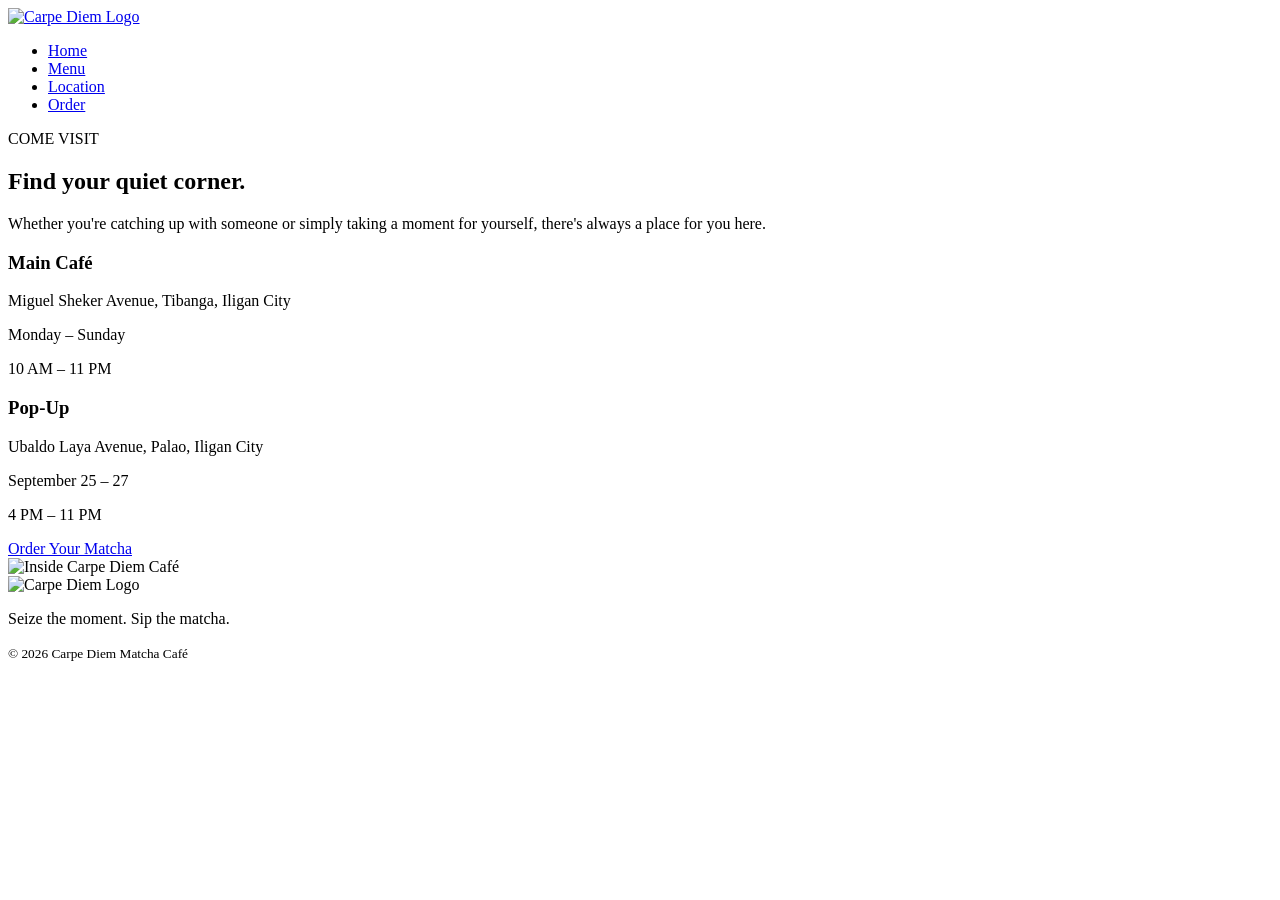
==== location.html @ 2f5c483b "Add files via upload" ====
<!DOCTYPE html>
<html lang="en">

<head>

    <meta charset="UTF-8">

    <meta
        name="viewport"
        content="width=device-width, initial-scale=1.0"
    >

    <title>Location | Carpe Diem</title>

    <link
        rel="stylesheet"
        href="style.css"
    >



</head>


<body>


<nav>

    <a href="index.html">

        <img
            src="IMAGES\LOGO.PNG"
            class="log"
            alt="Carpe Diem Logo"
        >

    </a>


    <ul>

        <li>
            <a href="index.html">
                Home
            </a>
        </li>

        <li>
            <a href="menu.html">
                Menu
            </a>
        </li>

        <li>
            <a href="location.html">
                Location
            </a>
        </li>

        <li>
            <a href="order.html">
                Order
            </a>
        </li>


    </ul>

</nav>




<section
    class="location-section location-page"
    id="location-section"
>

    <div class="location-container">


        <div class="location-text">

            <p class="eyebrow">
                COME VISIT
            </p>

            <h2>
                Find your quiet corner.
            </h2>

            <p class="location-intro">
                Whether you're catching up with
                someone or simply taking a moment
                for yourself, there's always a
                place for you here.
            </p>


            <div class="location-info">


                <div>

                    <h3>
                        Main Café
                    </h3>

                    <p>
                        Miguel Sheker Avenue,
                        Tibanga, Iligan City
                    </p>

                    <p>
                        Monday – Sunday
                    </p>

                    <p>
                        10 AM – 11 PM
                    </p>

                </div>


                <div>

                    <h3>
                        Pop-Up
                    </h3>

                    <p>
                        Ubaldo Laya Avenue,
                        Palao, Iligan City
                    </p>

                    <p>
                        September 25 – 27
                    </p>

                    <p>
                        4 PM – 11 PM
                    </p>

                </div>


            </div>


            <div class="location-order-button">

                <a
                    href="order.html"
                    class="main-button"
                >
                    Order Your Matcha
                </a>

            </div>

        </div>


        <div class="cafe-photo">

            <img
                src="IMAGES\CAFE PHOTO.PNG"
                alt="Inside Carpe Diem Café"
            >

        </div>


    </div>

</section>



<footer>

    <img
        src="IMAGES\LOGO.PNG"
        alt="Carpe Diem Logo"
    >

    <p>
        Seize the moment. Sip the matcha.
    </p>

    <small>
        © 2026 Carpe Diem Matcha Café
    </small>

</footer>


</body>

</html>
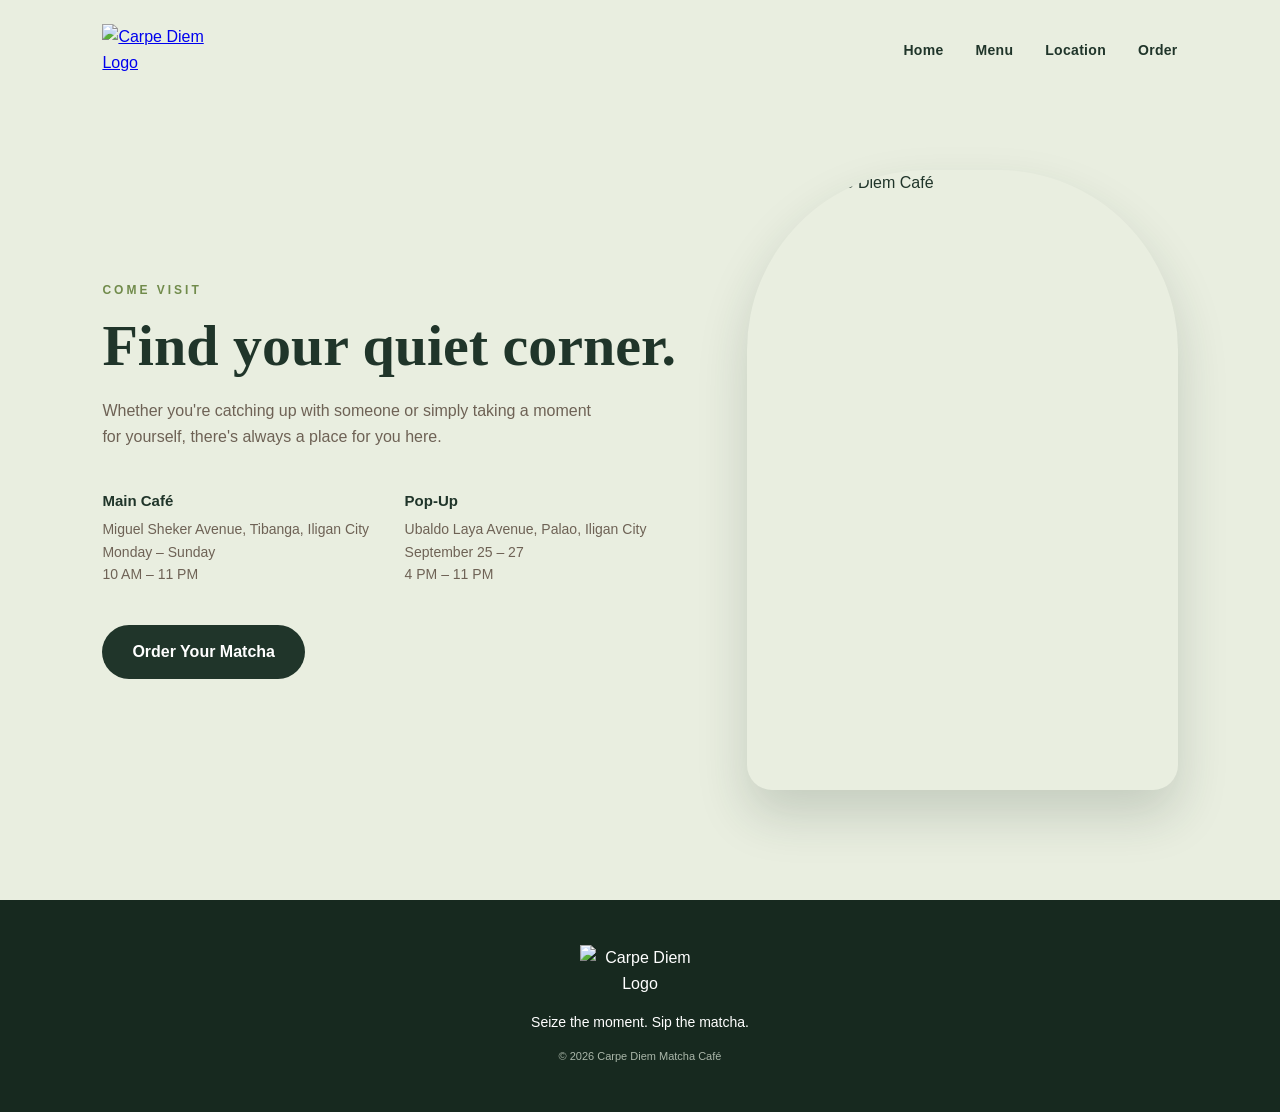
==== commit 860d40d9: "Update location.html" ====
--- a/location.html
+++ b/location.html
@@ -198,4 +198,4 @@
 
 </body>
 
-</html>+</html>
--- a/style.css
+++ b/style.css
@@ -0,0 +1,1606 @@
+* {
+    margin: 0;
+    padding: 0;
+    box-sizing: border-box;
+}
+
+html {
+    scroll-behavior: smooth;
+}
+
+body {
+    font-family: "DM Sans", sans-serif;
+
+    background:
+        radial-gradient(
+            circle at top right,
+            #edf2df 0%,
+            transparent 35%
+        ),
+        #f8f6ed;
+
+    color: #20352a;
+
+    line-height: 1.6;
+}
+
+
+/*
+   Deep Green: #20352A
+   Matcha:     #718B4B
+   Sage:       #A8B795
+   Cream:      #F8F6ED
+   White:      #FFFDF7
+   Brown:      #6E6255
+*/
+
+
+
+nav {
+    position: absolute;
+    top: 0;
+    left: 0;
+    width: 100%;
+    padding: 24px 8%;
+    display: flex;
+    align-items: center;
+    justify-content: space-between;
+    z-index: 50;
+}
+
+nav .log {
+    width: 135px;
+    height: auto;
+    display: block;
+    transition: 0.3s;
+}
+
+nav .log:hover {
+    transform: scale(1.04);
+}
+
+nav ul {
+    display: flex;
+    align-items: center;
+    gap: 32px;
+    list-style: none;
+}
+
+nav ul li a {
+    text-decoration: none;
+    color: #20352a;
+    font-size: 14px;
+    font-weight: 600;
+    letter-spacing: 0.3px;
+    transition: 0.3s;
+}
+
+nav ul li a:hover {
+    color: #718b4b;
+}
+
+
+.hero {
+    min-height: 100vh;
+    padding: 120px 8% 70px;
+    display: flex;
+    align-items: center;
+    overflow: hidden;
+
+    background:
+        linear-gradient(
+            110deg,
+            #f8f6ed 45%,
+            #edf1df 100%
+        );
+}
+
+.hero-content {
+    width: 100%;
+    max-width: 1250px;
+    margin: auto;
+
+    display: flex;
+    align-items: center;
+    justify-content: space-between;
+
+    gap: 70px;
+}
+
+.hero-text {
+    width: 50%;
+    z-index: 2;
+}
+
+.eyebrow {
+    font-size: 12px;
+    font-weight: 700;
+    letter-spacing: 3px;
+    color: #718b4b;
+    margin-bottom: 14px;
+}
+
+.hero-text h1 {
+    font-family: "Playfair Display", serif;
+    font-size: clamp(45px, 6vw, 78px);
+    line-height: 1.04;
+    font-weight: 600;
+    color: #20352a;
+    margin-bottom: 25px;
+}
+
+.hero-text h1 span {
+    display: block;
+    color: #718b4b;
+    font-style: italic;
+}
+
+.hero-description {
+    max-width: 480px;
+    color: #6e6255;
+    font-size: 17px;
+    margin-bottom: 32px;
+}
+
+.main-button {
+    display: inline-block;
+    padding: 14px 30px;
+    border-radius: 100px;
+    background: #20352a;
+    color: white;
+    text-decoration: none;
+    font-weight: 600;
+    transition: 0.3s;
+}
+
+.main-button:hover {
+    background: #718b4b;
+    transform: translateY(-2px);
+}
+
+.hero-images {
+    width: 48%;
+    height: 530px;
+    position: relative;
+}
+
+.hero-images img {
+    position: absolute;
+    object-fit: cover;
+
+    border-radius:
+        140px
+        140px
+        25px
+        25px;
+
+    box-shadow:
+        0 20px 45px
+        rgba(32, 53, 42, 0.15);
+}
+
+.whisk-img {
+    width: 260px;
+    height: 390px;
+    right: 230px;
+    top: 35px;
+    transform: rotate(-7deg);
+}
+
+.drink-img {
+    width: 290px;
+    height: 410px;
+    right: 20px;
+    bottom: 0;
+    transform: rotate(5deg);
+}
+
+
+
+.video-section {
+    padding: 100px 8% 110px;
+    background: #20352a;
+    color: white;
+}
+
+.video-heading {
+    max-width: 1150px;
+    margin: 0 auto 30px;
+}
+
+.video-heading .eyebrow {
+    color: #b9c79d;
+}
+
+.video-heading h2 {
+    font-family: "Playfair Display", serif;
+    font-size: 42px;
+    font-weight: 500;
+}
+
+.matcha-video-wrapper {
+    max-width: 1150px;
+    height: 430px;
+    margin: auto;
+
+    position: relative;
+    overflow: hidden;
+
+    border-radius: 25px;
+    background: #14271e;
+
+    box-shadow:
+        0 25px 50px
+        rgba(0, 0, 0, 0.25);
+}
+
+.matcha-video {
+    width: 100%;
+    height: 100%;
+    display: block;
+    object-fit: cover;
+}
+
+.video-overlay {
+    position: absolute;
+    bottom: 0;
+    left: 0;
+
+    width: 100%;
+    padding: 30px;
+
+    pointer-events: none;
+
+    background:
+        linear-gradient(
+            transparent,
+            rgba(0, 0, 0, 0.55)
+        );
+}
+
+.video-overlay span {
+    font-size: 11px;
+    letter-spacing: 3px;
+    font-weight: 700;
+    color: white;
+}
+
+
+.section-heading {
+    max-width: 700px;
+    margin: 0 auto 55px;
+    text-align: center;
+}
+
+.section-heading h2 {
+    font-family: "Playfair Display", serif;
+    font-size: clamp(36px, 5vw, 54px);
+    line-height: 1.15;
+    color: #20352a;
+    margin-bottom: 15px;
+}
+
+.section-heading > p:last-child {
+    color: #746b60;
+    font-size: 16px;
+}
+
+
+.why-section {
+    padding: 100px 8%;
+    background: #f8f6ed;
+}
+
+.why-section .section-heading {
+    max-width: 700px;
+    margin: 0 auto 55px;
+    text-align: center;
+}
+
+.why-section .section-heading h2 {
+    color: #20352a;
+    margin-bottom: 15px;
+}
+
+.why-section .section-heading > p:last-child {
+    color: #746b60;
+    font-size: 16px;
+}
+
+.why-grid {
+    max-width: 1150px;
+    margin: auto;
+
+    display: grid;
+    grid-template-columns:
+        repeat(3, 1fr);
+
+    gap: 28px;
+}
+
+.why-card {
+    background: #fffdf7;
+
+    padding: 45px 30px;
+
+    text-align: center;
+
+    border:
+        1px solid #e7e4d8;
+
+    border-radius: 22px;
+
+    box-shadow:
+        0 10px 30px
+        rgba(32, 53, 42, 0.06);
+
+    transition:
+        transform 0.3s ease,
+        box-shadow 0.3s ease;
+}
+
+.why-card:hover {
+    transform: translateY(-8px);
+
+    box-shadow:
+        0 20px 40px
+        rgba(32, 53, 42, 0.12);
+}
+
+.why-icon {
+    width: 65px;
+    height: 65px;
+
+    margin: 0 auto 22px;
+
+    display: flex;
+    align-items: center;
+    justify-content: center;
+
+    background: #d9f688;
+
+    border-radius: 50%;
+
+    font-size: 28px;
+}
+
+.why-card h3 {
+    margin-bottom: 12px;
+
+    font-family: "Playfair Display", serif;
+
+    font-size: 22px;
+    font-weight: 600;
+
+    color: #20352a;
+}
+
+.why-card p {
+    margin: 0;
+
+    color: #746b60;
+
+    font-size: 14px;
+    line-height: 1.7;
+}
+
+
+.menu-section {
+    padding: 110px 8%;
+    background: #f8f6ed;
+}
+
+.menu-grid {
+    max-width: 1150px;
+    margin: auto;
+
+    display: grid;
+    grid-template-columns:
+        repeat(3, 1fr);
+
+    gap: 28px;
+}
+
+.menu-card {
+    background: #fffdf7;
+
+    border-radius: 22px;
+    overflow: hidden;
+
+    border:
+        1px solid #e7e4d8;
+
+    transition:
+        transform 0.3s ease,
+        box-shadow 0.3s ease;
+}
+
+.menu-card:hover {
+    transform: translateY(-8px);
+
+    box-shadow:
+        0 20px 40px
+        rgba(32, 53, 42, 0.12);
+}
+
+.menu-image {
+    height: 270px;
+    position: relative;
+    overflow: hidden;
+}
+
+.menu-image img {
+    width: 100%;
+    height: 100%;
+
+    object-fit: cover;
+    display: block;
+
+    transition:
+        transform 0.5s ease;
+}
+
+.menu-card:hover .menu-image img {
+    transform: scale(1.06);
+}
+
+.menu-number {
+    position: absolute;
+
+    top: 15px;
+    left: 15px;
+
+    width: 38px;
+    height: 38px;
+
+    display: flex;
+    align-items: center;
+    justify-content: center;
+
+    border-radius: 50%;
+
+    background:
+        rgba(
+            255,
+            253,
+            247,
+            0.92
+        );
+
+    color: #20352a;
+
+    font-size: 11px;
+    font-weight: 700;
+}
+
+.featured-label {
+    position: absolute;
+
+    top: 15px;
+    right: 15px;
+
+    padding: 7px 12px;
+
+    border-radius: 50px;
+
+    background: #718b4b;
+
+    color: white;
+
+    font-size: 10px;
+
+    letter-spacing: 1.5px;
+
+    font-weight: 700;
+}
+
+.menu-details {
+    padding: 22px 23px 25px;
+}
+
+.menu-name {
+    display: flex;
+    align-items: center;
+    justify-content: space-between;
+
+    gap: 15px;
+}
+
+.menu-name h3 {
+    font-family: "Playfair Display", serif;
+
+    font-size: 23px;
+    font-weight: 600;
+
+    color: #20352a;
+}
+
+.menu-name span {
+    color: #718b4b;
+
+    font-size: 16px;
+    font-weight: 700;
+}
+
+.menu-details p {
+    margin-top: 5px;
+
+    color: #82786c;
+
+    font-size: 14px;
+}
+
+.featured-card {
+    border:
+        2px solid #a8b795;
+
+    background: #f1f4e8;
+}
+
+
+
+.location-section {
+    padding: 110px 8%;
+    background: #e9eee0;
+}
+
+.location-container {
+    max-width: 1150px;
+    margin: auto;
+
+    display: grid;
+    grid-template-columns:
+        1fr 0.75fr;
+
+    gap: 70px;
+
+    align-items: center;
+}
+
+.location-text h2 {
+    font-family: "Playfair Display", serif;
+
+    font-size:
+        clamp(
+            40px,
+            5vw,
+            58px
+        );
+
+    line-height: 1.1;
+
+    color: #20352a;
+
+    margin-bottom: 20px;
+}
+
+.location-intro {
+    color: #6e6255;
+
+    max-width: 500px;
+
+    font-size: 16px;
+
+    margin-bottom: 40px;
+}
+
+.location-info {
+    display: grid;
+
+    grid-template-columns:
+        repeat(2, 1fr);
+
+    gap: 30px;
+}
+
+.location-info h3 {
+    font-size: 15px;
+
+    color: #20352a;
+
+    margin-bottom: 5px;
+}
+
+.location-info p {
+    color: #6e6255;
+
+    font-size: 14px;
+}
+
+.cafe-photo {
+    height: 620px;
+
+    overflow: hidden;
+
+    border-radius:
+        180px
+        180px
+        25px
+        25px;
+
+    box-shadow:
+        0 25px 50px
+        rgba(32, 53, 42, 0.18);
+}
+
+.cafe-photo img {
+    width: 100%;
+    height: 100%;
+
+    object-fit: cover;
+}
+
+
+.order-section {
+    padding: 110px 8%;
+    background: #f8f6ed;
+}
+
+#orderForm {
+    max-width: 520px;
+
+    margin: auto;
+
+    padding: 40px;
+
+    background: #fffdf7;
+
+    border:
+        1px solid #e5e1d4;
+
+    border-radius: 25px;
+
+    box-shadow:
+        0 20px 50px
+        rgba(32, 53, 42, 0.08);
+
+    display: flex;
+    flex-direction: column;
+}
+
+#orderForm label {
+    margin-bottom: 7px;
+    margin-top: 18px;
+
+    color: #20352a;
+
+    font-size: 14px;
+    font-weight: 700;
+}
+
+#orderForm label:first-child {
+    margin-top: 0;
+}
+
+#orderForm input,
+#orderForm select {
+    width: 100%;
+
+    padding: 14px 15px;
+
+    border:
+        1px solid #d8d5c9;
+
+    border-radius: 10px;
+
+    background: #faf9f3;
+
+    color: #20352a;
+
+    font-family:
+        "DM Sans",
+        sans-serif;
+
+    font-size: 14px;
+
+    outline: none;
+}
+
+#orderForm input:focus,
+#orderForm select:focus {
+    border-color: #718b4b;
+
+    box-shadow:
+        0 0 0 3px
+        rgba(
+            113,
+            139,
+            75,
+            0.12
+        );
+}
+
+
+.drink-order-heading {
+    margin-top: 18px;
+    margin-bottom: 8px;
+
+    display: flex;
+
+    align-items: flex-end;
+
+    justify-content:
+        space-between;
+
+    gap: 10px;
+}
+
+.drink-order-heading label {
+    margin: 0 !important;
+}
+
+.drink-order-heading span {
+    color: #8a8277;
+
+    font-size: 11px;
+
+    font-weight: 500;
+}
+
+#drinkList {
+    display: flex;
+
+    flex-direction: column;
+
+    gap: 12px;
+}
+
+.drink-row {
+    display: grid;
+
+    grid-template-columns:
+        1fr auto auto;
+
+    align-items: center;
+
+    gap: 8px;
+
+    padding: 10px;
+
+    background: #f1f4e8;
+
+    border:
+        1px solid #dfe5d3;
+
+    border-radius: 14px;
+}
+
+.drink-row .drink-select {
+    min-width: 0;
+
+    background: #fffdf7;
+}
+
+
+.quantity-control {
+    height: 46px;
+
+    display: flex;
+
+    align-items: center;
+
+    border:
+        1px solid #d8d5c9;
+
+    border-radius: 10px;
+
+    background: #fffdf7;
+
+    overflow: hidden;
+}
+
+.quantity-btn {
+    width: 32px;
+    height: 100%;
+
+    border: none;
+
+    background: transparent;
+
+    color: #20352a;
+
+    font-size: 18px;
+    font-weight: 700;
+
+    cursor: pointer;
+
+    transition: 0.2s;
+}
+
+.quantity-btn:hover {
+    background: #d9f688;
+
+    color: #20352a;
+}
+
+.quantity-input {
+    width: 38px !important;
+    height: 100%;
+
+    padding: 0 !important;
+
+    border: none !important;
+
+    border-radius: 0 !important;
+
+    background: transparent !important;
+
+    text-align: center;
+
+    font-size: 14px !important;
+
+    font-weight: 700;
+
+    color: #20352a;
+
+    box-shadow: none !important;
+}
+
+.quantity-input::-webkit-inner-spin-button,
+.quantity-input::-webkit-outer-spin-button {
+    -webkit-appearance: none;
+
+    margin: 0;
+}
+
+.quantity-input {
+    appearance: textfield;
+}
+
+
+.remove-drink {
+    width: 34px;
+    height: 34px;
+
+    border: none;
+
+    border-radius: 50%;
+
+    background: #e8ddd5;
+
+    color: #6e6255;
+
+    font-size: 20px;
+
+    line-height: 1;
+
+    cursor: pointer;
+
+    transition: 0.2s;
+}
+
+.remove-drink:hover {
+    background: #d9c9bd;
+
+    color: #20352a;
+}
+
+
+.add-drink-btn {
+    width: 100%;
+
+    margin-top: 12px;
+
+    padding: 12px 18px;
+
+    border:
+        1px dashed #a8b795;
+
+    border-radius: 12px;
+
+    background: transparent;
+
+    color: #718b4b;
+
+    font-family:
+        "DM Sans",
+        sans-serif;
+
+    font-size: 13px;
+
+    font-weight: 700;
+
+    cursor: pointer;
+
+    transition: 0.3s;
+}
+
+.add-drink-btn:hover {
+    background: #edf2df;
+
+    border-color: #718b4b;
+}
+
+
+
+.order-total-preview {
+    margin-top: 25px;
+
+    padding: 18px 20px;
+
+    display: flex;
+
+    align-items: center;
+
+    justify-content:
+        space-between;
+
+    background: #20352a;
+
+    border-radius: 15px;
+
+    color: white;
+}
+
+.order-total-preview span {
+    font-size: 13px;
+
+    color: #d8ded2;
+}
+
+.order-total-preview strong {
+    font-family:
+        "Playfair Display",
+        serif;
+
+    font-size: 23px;
+
+    color: #d9f688;
+}
+
+
+
+.submit-button {
+    margin-top: 28px;
+
+    padding: 15px;
+
+    border: none;
+
+    border-radius: 100px;
+
+    background: #20352a;
+
+    color: white;
+
+    font-family:
+        "DM Sans",
+        sans-serif;
+
+    font-size: 15px;
+
+    font-weight: 700;
+
+    cursor: pointer;
+
+    transition: 0.3s;
+}
+
+.submit-button:hover {
+    background: #718b4b;
+
+    transform:
+        translateY(-2px);
+}
+
+
+
+.receipt {
+    display: none;
+
+    width: 430px;
+    max-width: 92%;
+
+    margin:
+        40px
+        auto
+        0;
+
+    padding:
+        38px
+        32px;
+
+    background: #fffdf7;
+
+    color: #20352a;
+
+    text-align: center;
+
+    border:
+        1px solid #d7d4c7;
+
+    box-shadow:
+        0 25px 55px
+        rgba(32, 53, 42, 0.14);
+
+    font-family:
+        "DM Sans",
+        sans-serif;
+}
+
+.receipt-logo {
+    font-family:
+        "Playfair Display",
+        serif;
+
+    font-size: 28px;
+
+    font-weight: 700;
+
+    letter-spacing: 3px;
+}
+
+.receipt-subtitle {
+    margin-top: 2px;
+
+    color: #718b4b;
+
+    font-size: 10px;
+
+    letter-spacing: 3px;
+
+    font-weight: 700;
+}
+
+.receipt h3 {
+    margin:
+        20px
+        0;
+
+    font-size: 15px;
+
+    letter-spacing: 3px;
+}
+
+.receipt-line {
+    border-top:
+        1px dashed #aaa;
+
+    margin:
+        20px
+        0;
+}
+
+.receipt-info {
+    text-align: left;
+}
+
+.receipt-info p {
+    display: flex;
+
+    align-items:
+        flex-start;
+
+    justify-content:
+        space-between;
+
+    gap: 20px;
+
+    margin:
+        12px
+        0;
+
+    font-size: 13px;
+}
+
+.receipt-info span {
+    color: #81786e;
+}
+
+.receipt-info strong {
+    text-align: right;
+
+    color: #20352a;
+
+    max-width: 60%;
+}
+
+
+.receipt-order-list {
+    text-align: left;
+}
+
+.receipt-item {
+    display: grid;
+
+    grid-template-columns:
+        1fr auto;
+
+    gap: 15px;
+
+    margin:
+        13px
+        0;
+
+    font-size: 13px;
+}
+
+.receipt-item-name {
+    color: #20352a;
+
+    font-weight: 600;
+}
+
+.receipt-item-details {
+    margin-top: 3px;
+
+    color: #81786e;
+
+    font-size: 11px;
+}
+
+.receipt-item-price {
+    text-align: right;
+
+    color: #20352a;
+
+    font-weight: 700;
+
+    white-space: nowrap;
+}
+
+
+.receipt-total {
+    display: flex;
+
+    justify-content:
+        space-between;
+
+    align-items: center;
+
+    font-size: 20px;
+
+    font-weight: 700;
+
+    margin:
+        20px
+        0;
+}
+
+.receipt-total strong {
+    color: #718b4b;
+}
+
+.thank-you {
+    font-family:
+        "Playfair Display",
+        serif;
+
+    font-size: 17px;
+
+    font-weight: 600;
+
+    margin-top: 20px;
+}
+
+.receipt-message {
+    color: #81786e;
+
+    font-size: 12px;
+
+    margin-top: 7px;
+}
+
+.new-order-btn {
+    margin-top: 25px;
+
+    padding:
+        12px
+        20px;
+
+    border: none;
+
+    border-radius: 100px;
+
+    background: #20352a;
+
+    color: white;
+
+    font-family:
+        "DM Sans",
+        sans-serif;
+
+    font-weight: 600;
+
+    cursor: pointer;
+
+    transition: 0.3s;
+}
+
+.new-order-btn:hover {
+    background: #718b4b;
+}
+
+
+.about-section {
+    padding:
+        120px
+        8%;
+
+    background: #20352a;
+
+    color: white;
+}
+
+.about-box {
+    max-width: 750px;
+
+    margin: auto;
+
+    text-align: center;
+}
+
+.about-box .eyebrow {
+    color: #b9c79d;
+}
+
+.about-box h2 {
+    font-family:
+        "Playfair Display",
+        serif;
+
+    font-size:
+        clamp(
+            40px,
+            5vw,
+            58px
+        );
+
+    font-weight: 500;
+
+    margin-bottom: 30px;
+}
+
+.about-box p:not(.eyebrow) {
+    color: #d8ded2;
+
+    font-size: 16px;
+
+    margin-bottom: 17px;
+}
+
+.about-box p:last-child {
+    margin-bottom: 0;
+}
+
+
+footer {
+    padding:
+        45px
+        20px;
+
+    text-align: center;
+
+    background: #17291f;
+
+    color: white;
+}
+
+footer img {
+    width: 120px;
+
+    height: auto;
+
+    display: block;
+
+    margin:
+        0
+        auto
+        15px;
+}
+
+footer p {
+    font-size: 14px;
+
+    margin-bottom: 8px;
+}
+
+footer small {
+    color: #aab6a9;
+
+    font-size: 11px;
+}
+
+
+.back-to-top {
+    position: fixed;
+
+    right: 25px;
+    bottom: 25px;
+
+    width: 48px;
+    height: 48px;
+
+    display: flex;
+
+    align-items: center;
+    justify-content: center;
+
+    border-radius: 50%;
+
+    background: #20352a;
+
+    color: white;
+
+    text-decoration: none;
+
+    font-size: 24px;
+
+    font-weight: 600;
+
+    box-shadow:
+        0 8px 20px
+        rgba(0, 0, 0, 0.18);
+
+    z-index: 100;
+
+    transition: 0.3s;
+}
+
+.back-to-top:hover {
+    background: #718b4b;
+
+    transform:
+        translateY(-4px);
+}
+
+
+@media (max-width: 950px) {
+
+    nav {
+        padding:
+            20px
+            5%;
+    }
+
+    nav ul {
+        gap: 18px;
+    }
+
+    .hero {
+        padding-left: 6%;
+        padding-right: 6%;
+    }
+
+    .hero-content {
+        gap: 30px;
+    }
+
+    .hero-images {
+        transform:
+            scale(0.9);
+    }
+
+    .why-grid {
+        grid-template-columns:
+            repeat(2, 1fr);
+    }
+
+    .menu-grid {
+        grid-template-columns:
+            repeat(2, 1fr);
+    }
+
+    .location-container {
+        gap: 40px;
+    }
+
+}
+
+.menu-page,
+.location-page,
+.order-page {
+    padding-top: 170px;
+}
+
+.menu-order-button,
+.location-order-button {
+    margin-top: 40px;
+}
+
+@media (max-width: 700px) {
+
+    .menu-page,
+    .location-page,
+    .order-page {
+        padding-top: 170px;
+    }
+
+}
+
+@media (max-width: 700px) {
+
+    nav {
+        position: absolute;
+
+        padding:
+            18px
+            5%;
+
+        flex-direction: column;
+
+        gap: 14px;
+    }
+
+    nav .log {
+        width: 110px;
+    }
+
+    nav ul {
+        gap: 13px;
+
+        flex-wrap: wrap;
+
+        justify-content: center;
+    }
+
+    nav ul li a {
+        font-size: 11px;
+    }
+
+
+    .hero {
+        padding:
+            150px
+            6%
+            70px;
+    }
+
+    .hero-content {
+        flex-direction: column;
+
+        text-align: center;
+    }
+
+    .hero-text {
+        width: 100%;
+    }
+
+    .hero-description {
+        margin-left: auto;
+
+        margin-right: auto;
+    }
+
+    .hero-images {
+        width: 100%;
+
+        height: 390px;
+
+        transform: none;
+    }
+
+    .whisk-img {
+        width: 175px;
+
+        height: 260px;
+
+        right: 47%;
+
+        top: 25px;
+    }
+
+    .drink-img {
+        width: 195px;
+
+        height: 280px;
+
+        right: 5%;
+
+        bottom: 0;
+    }
+
+
+    .video-section,
+    .why-section,
+    .menu-section,
+    .location-section,
+    .order-section,
+    .about-section {
+        padding-left: 6%;
+
+        padding-right: 6%;
+    }
+
+
+    .video-section {
+        padding-top: 75px;
+
+        padding-bottom: 75px;
+    }
+
+    .video-heading h2 {
+        font-size: 35px;
+    }
+
+    .matcha-video-wrapper {
+        height: 260px;
+
+        border-radius: 18px;
+    }
+
+
+    .why-section {
+        padding-top: 75px;
+
+        padding-bottom: 75px;
+    }
+
+    .why-grid {
+        grid-template-columns: 1fr;
+
+        gap: 22px;
+    }
+
+    .why-card {
+        padding:
+            35px
+            25px;
+    }
+
+
+    .menu-grid {
+        grid-template-columns: 1fr;
+
+        gap: 22px;
+    }
+
+    .menu-image {
+        height: 280px;
+    }
+
+
+    .location-container {
+        grid-template-columns: 1fr;
+    }
+
+    .location-info {
+        grid-template-columns:
+            1fr
+            1fr;
+
+        gap: 25px;
+    }
+
+    .cafe-photo {
+        height: 520px;
+
+        border-radius:
+            130px
+            130px
+            20px
+            20px;
+    }
+
+
+    #orderForm {
+        padding:
+            28px
+            23px;
+    }
+
+
+    .drink-row {
+        grid-template-columns:
+            1fr
+            auto;
+    }
+
+    .drink-row .drink-select {
+        grid-column:
+            1 / -1;
+    }
+
+    .quantity-control {
+        width: 120px;
+    }
+
+    .remove-drink {
+        justify-self: end;
+    }
+
+    .drink-order-heading {
+        align-items: center;
+    }
+
+}
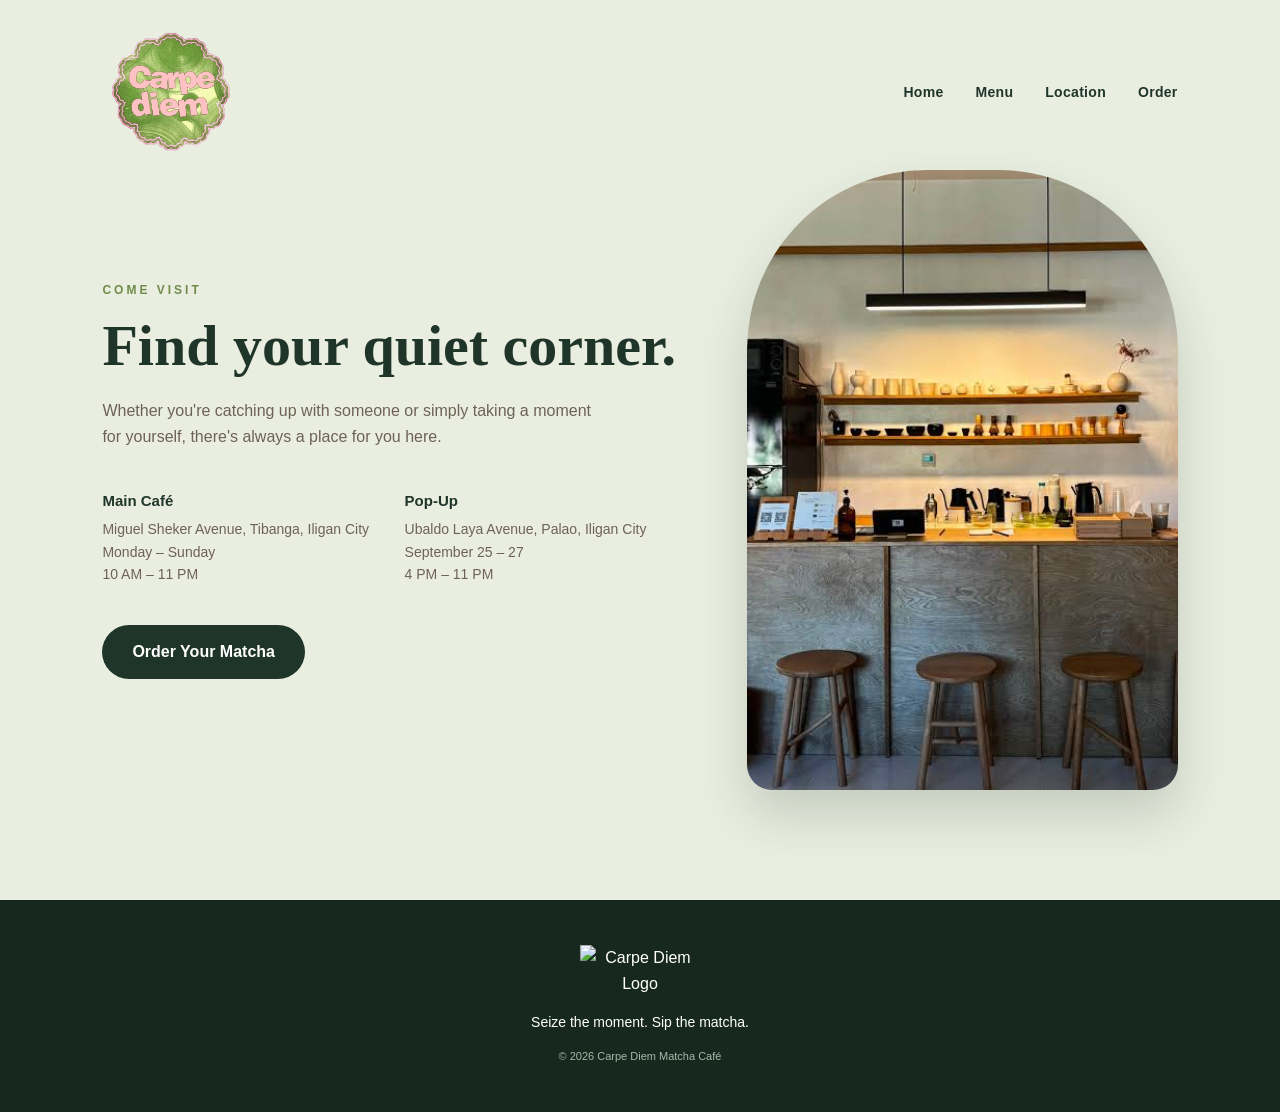
==== commit 008bba86: "Update location.html" ====
--- a/location.html
+++ b/location.html
@@ -30,7 +30,7 @@
     <a href="index.html">
 
         <img
-            src="IMAGES\LOGO.PNG"
+            src="PHOTOS\LOGO.PNG"
             class="log"
             alt="Carpe Diem Logo"
         >
@@ -165,7 +165,7 @@
         <div class="cafe-photo">
 
             <img
-                src="IMAGES\CAFE PHOTO.PNG"
+                src="PHOTOS\CAFE PHOTO.PNG"
                 alt="Inside Carpe Diem Café"
             >
 
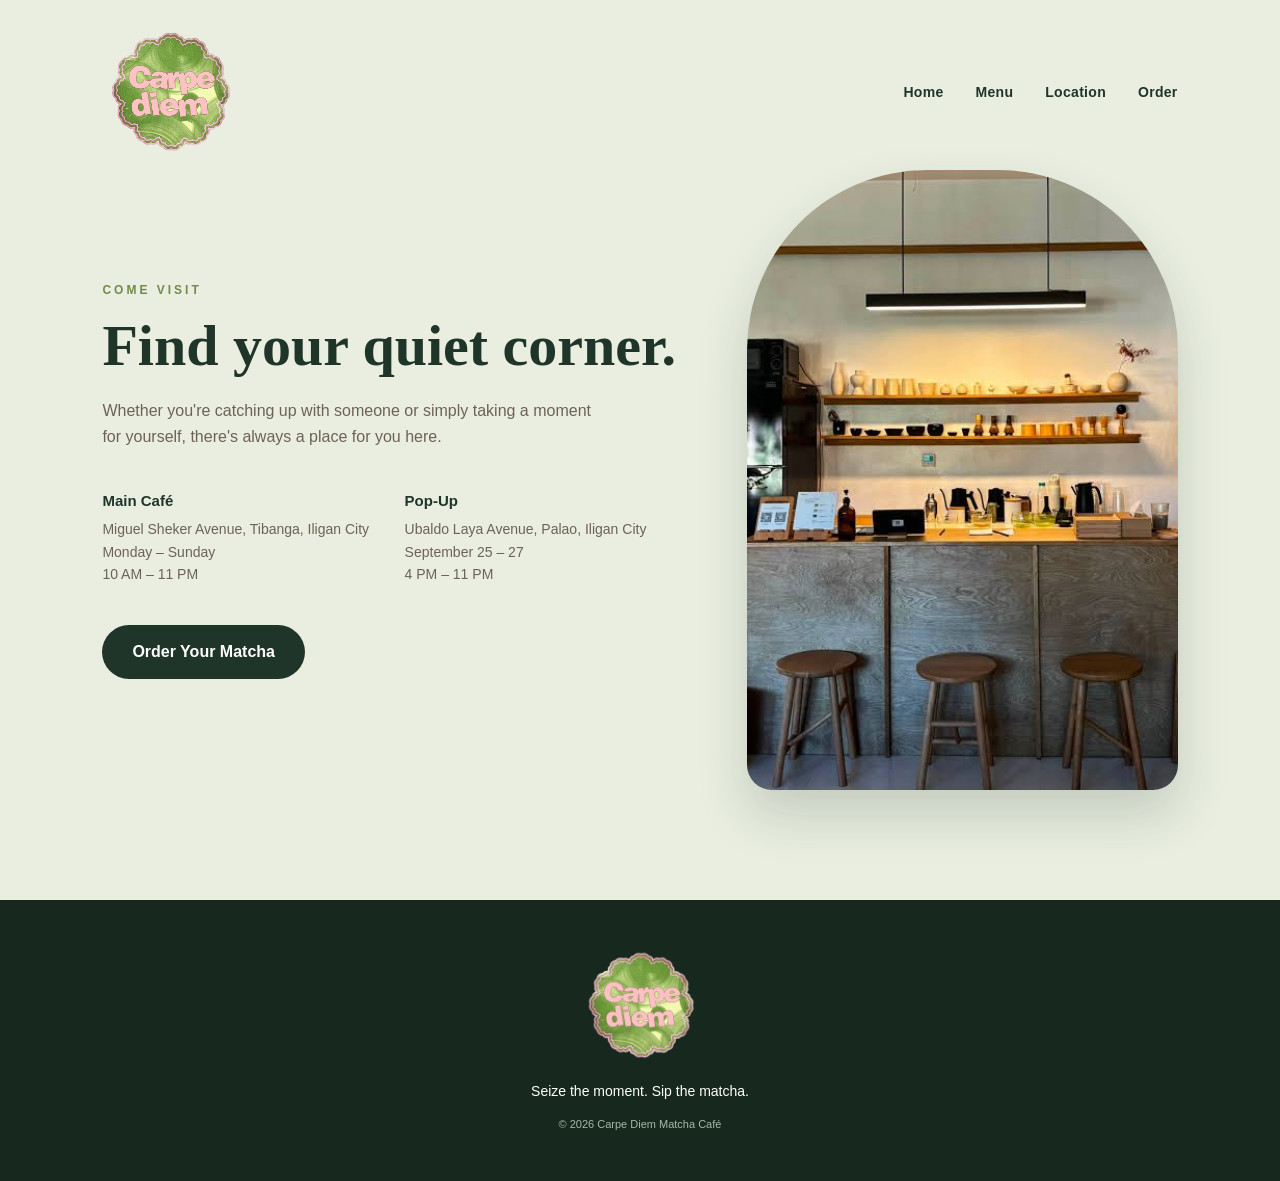
==== commit f8432972: "Update location.html" ====
--- a/location.html
+++ b/location.html
@@ -181,7 +181,7 @@
 <footer>
 
     <img
-        src="IMAGES\LOGO.PNG"
+        src="PHOTOS\LOGO.PNG"
         alt="Carpe Diem Logo"
     >
 
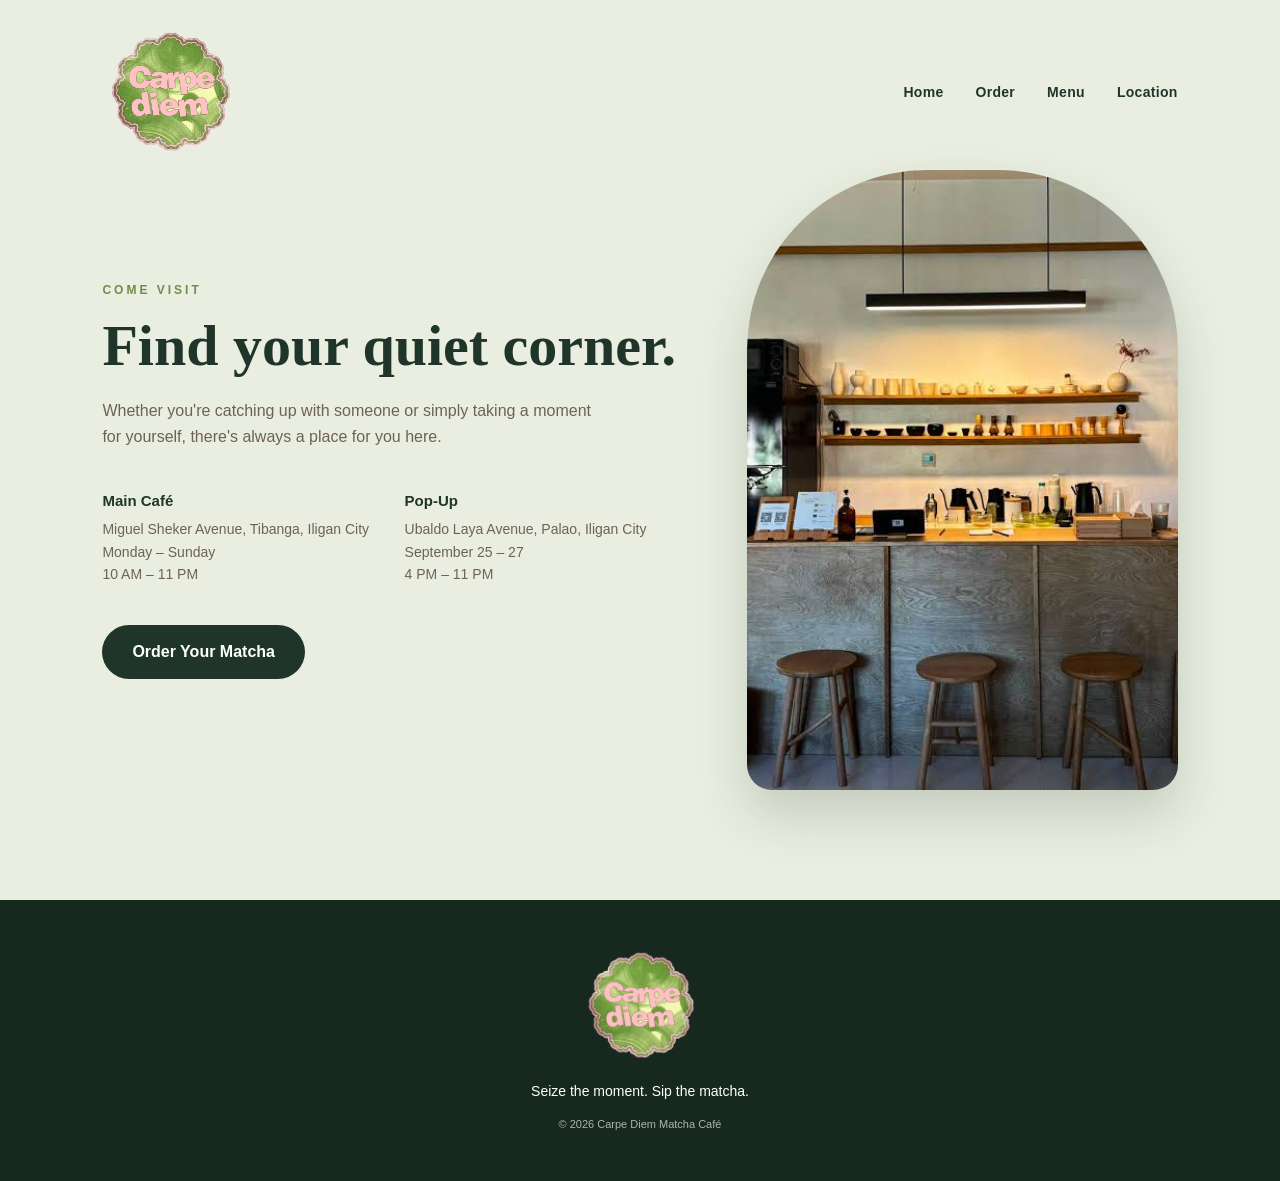
==== commit 029731a1: "Update location.html" ====
--- a/location.html
+++ b/location.html
@@ -45,7 +45,13 @@
                 Home
             </a>
         </li>
-
+        
+<li>
+            <a href="order.html">
+                Order
+            </a>
+        </li>
+        
         <li>
             <a href="menu.html">
                 Menu
@@ -55,12 +61,6 @@
         <li>
             <a href="location.html">
                 Location
-            </a>
-        </li>
-
-        <li>
-            <a href="order.html">
-                Order
             </a>
         </li>
 
